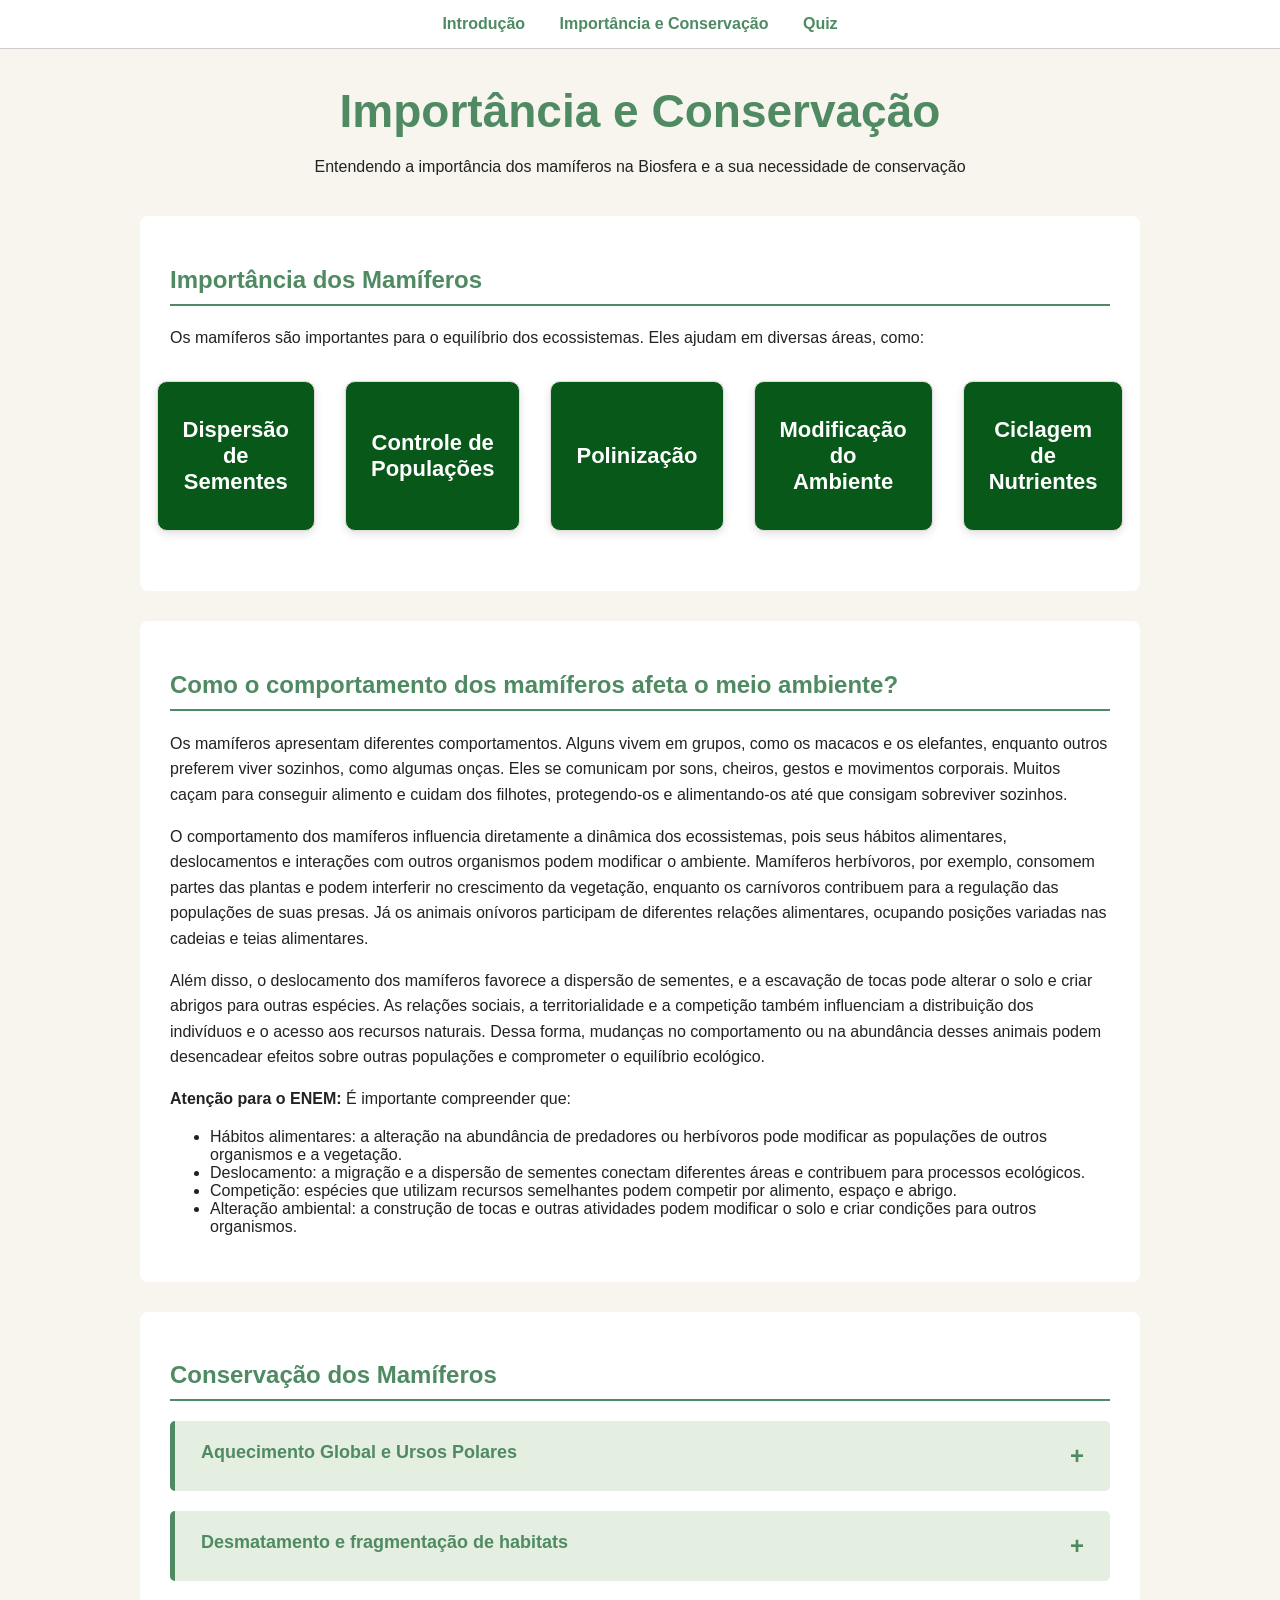
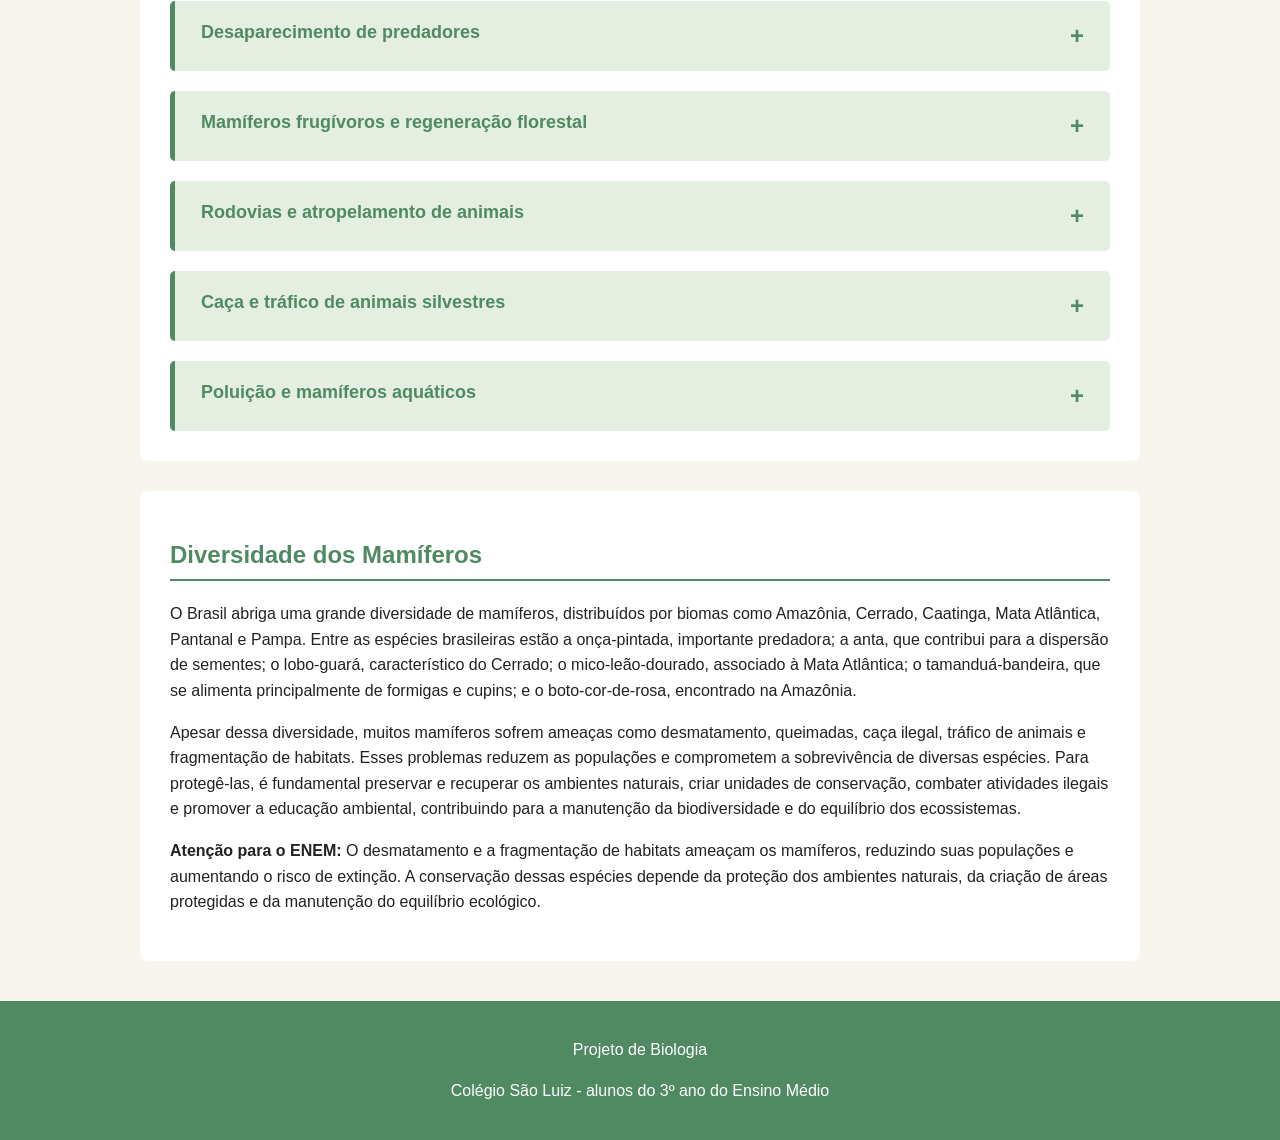
==== import.html @ 085379bf "Add files via upload" ====
<!DOCTYPE html>
<html lang="pt-br">

<head>
    <meta charset="UTF-8">
    <meta name="viewport" content="width=device-width, initial-scale=1.0">

    <title>Importância e Conservação | Mamíferos</title>

    <link rel="stylesheet" href="style.css">
</head>

<body>

    <!-- MENU -->
    <nav>
        <a href="index.html">Introdução</a>
        <a href="import.html">Importância e Conservação</a>
        <a href="quiz.html">Quiz</a>
    </nav>


    <!--CABEÇALHO-->

    <header>

        <h1>Importância e Conservação</h1>
        <p>Entendendo a importância dos mamíferos na Biosfera e a sua necessidade de conservação</p>

    </header>

    <main>

        <!-- IMPORTÂNCIA DOS MAMÍFEROS -->
        <section class="importancia">
        <h2>
            Importância dos Mamíferos
        </h2>

        <p>
            Os mamíferos são importantes para o equilíbrio dos ecossistemas.
            Eles ajudam em diversas áreas, como:
        </p>

        <div class="blocos-importancia">
            <button class="bloco-importancia" onclick="mostrarConteudo('dispersao')">
                <span>Dispersão de Sementes</span>
            </button>

            <button class="bloco-importancia" onclick="mostrarConteudo('controle')">
                <span>Controle de Populações</span>
            </button>
            
            <button class="bloco-importancia" onclick="mostrarConteudo('polinizacao')">
                <span>Polinização</span>
            </button>

            <button class="bloco-importancia" onclick="mostrarConteudo('modificacao')">
                <span>Modificação do Ambiente</span>
            </button>

            <button class="bloco-importancia" onclick="mostrarConteudo('ciclagem')">
                <span>Ciclagem de Nutrientes</span>
            </button>

        </div>

        <!-- CONTEÚDO BOTÕES -->
            <div id="dispersao" class="conteudo" style="display: none;">

                <h3>Dispersão de Sementes</h3>

                <p>
                    Os mamíferos frugívoros, que se alimentam de frutos, desempenham um papel
                    importante na regeneração das florestas. Ao ingerirem frutos, esses animais
                    podem transportar as sementes para outros locais, seja por meio do deslocamento
                    ou da eliminação nas fezes. Esse processo, chamado de dispersão de sementes,
                    contribui para a colonização de novas áreas, a manutenção da diversidade vegetal
                    e a recuperação de ambientes degradados.
                </p>

                <p>
                <strong>Atenção para o ENEM:</strong>
                A redução de mamíferos dispersores pode comprometer a regeneração florestal,
                pois diminui a chegada de sementes a novos locais. Esse fenômeno demonstra
                a interdependência entre animais e plantas e a importância das interações
                ecológicas para a manutenção da biodiversidade.
                </p>

                <img class="imagem-acordeao" src="imagens/dispersao.png" alt="Imagem de um pássaro dispersor de sementes">

            </div>

            <div id="controle" class="conteudo" style="display: none;">

                <h3>Controle de Populações</h3>

                <p>
                    Os mamíferos participam da regulação das populações de outros organismos
                    por meio das relações alimentares. Predadores, como a onça-pintada,
                    contribuem para controlar as populações de suas presas, enquanto herbívoros
                    influenciam a vegetação ao consumir folhas, frutos e outras partes das plantas.
                    Essas interações ajudam a manter o equilíbrio dinâmico dos ecossistemas e
                    influenciam a distribuição e a abundância das espécies.
                </p>

                <p>
                <strong>Atenção para o ENEM:</strong>
                A diminuição de um predador pode provocar o aumento de suas presas e alterar outros
                níveis da cadeia alimentar. Essas consequências podem se propagar pelo ecossistema,
                caracterizando uma cascata trófica. Entretanto, os efeitos dependem das espécies
                envolvidas e das características do ambiente.
                </p>

            </div>

            <div id="polinizacao" class="conteudo" style="display: none;">

                <h3>Polinização</h3>

                <p>
                    Embora seja frequentemente associada aos insetos, a polinização também pode
                    ser realizada por determinados mamíferos. Alguns morcegos, por exemplo,
                    alimentam-se do néctar das flores e transportam grãos de pólen entre elas.
                    Essa transferência favorece a fecundação das plantas e, em espécies vegetais
                    que dependem desse processo, contribui para a formação de frutos e sementes,
                    além de auxiliar na manutenção da diversidade vegetal.
                </p>

                <p>
                <strong>Atenção para o ENEM:</strong>
                A polinização é um exemplo de interação ecológica que pode beneficiar tanto a planta
                quanto o animal: a planta tem seu processo reprodutivo favorecido, enquanto o mamífero
                obtém alimento. Essa relação pode ser classificada como mutualismo quando ambas as
                espécies se beneficiam, especialmente em associações de dependência recíproca.
                </p>

                <img class="imagem-acordeao" src="imagens/polinizacao.png" alt="Imagem de uma abelha polinizando">

            </div>

            <div id="modificacao" class="conteudo" style="display: none;">

                <h3>Modificação do Ambiente</h3>

                <p>
                    Alguns mamíferos modificam fisicamente os ambientes em que vivem. Tatus e
                    outros animais escavadores, por exemplo, constroem tocas que alteram a
                    estrutura do solo e podem servir de abrigo para diferentes organismos.
                    Essas escavações também podem favorecer a infiltração de água e a movimentação
                    de nutrientes. Além disso, os resíduos e a decomposição dos organismos
                    contribuem para a ciclagem de nutrientes, processo essencial à manutenção da
                    fertilidade do solo e da produtividade dos ecossistemas.
                </p>

                <p>
                <strong>Atenção para o ENEM:</strong>
                As alterações provocadas pelos organismos no ambiente demonstram que os seres vivos
                não apenas dependem dos ecossistemas, mas também contribuem para modificá-los.
                Questões podem relacionar essas atividades à estrutura do solo, à disponibilidade
                de recursos e à criação de habitats para outras espécies.
                </p>

                <img class="imagem-acordeao" src="imagens/modificacao.png" alt="Imagem de um tatu cavando">

            </div>

            <div id="ciclagem" class="conteudo" style="display: none;">

                <h3>Ciclagem de Nutrientes</h3>

                <p>
                    Os mamíferos contribuem para a ciclagem de nutrientes ao participar da
                    decomposição indireta da matéria orgânica, da dispersão de sementes e da
                    transferência de nutrientes entre diferentes ambientes. Por meio das fezes
                    e da urina, eles devolvem nutrientes ao solo, onde podem ser reutilizados
                    pelas plantas e por outros organismos. Além disso, ao se alimentarem e se
                    deslocarem, podem transportar nutrientes de uma região para outra, contribuindo
                    para o funcionamento dos ecossistemas.
                </p>

                <p>
                <strong>Atenção para o ENEM:</strong>
                A ciclagem de nutrientes permite a reutilização da matéria nos ecossistemas e
                contribui para a manutenção da fertilidade do solo e do equilíbrio ecológico.
                </p>

            </div>

        </section>

        <!-- COMPORTAMENTO -->
        <section id="comportamento">

        <h2>
            Como o comportamento dos mamíferos afeta o meio ambiente?
        </h2>

            <p>
                Os mamíferos apresentam diferentes comportamentos. Alguns
                vivem em grupos, como os macacos e os elefantes, enquanto
                outros preferem viver sozinhos, como algumas onças. Eles
                se comunicam por sons, cheiros, gestos e movimentos corporais.
                Muitos caçam para conseguir alimento e cuidam dos filhotes,
                protegendo-os e alimentando-os até que consigam sobreviver
                sozinhos.
            </p>

            <p>
                O comportamento dos mamíferos influencia diretamente a
                dinâmica dos ecossistemas, pois seus hábitos alimentares,
                deslocamentos e interações com outros organismos podem
                modificar o ambiente. Mamíferos herbívoros, por exemplo,
                consomem partes das plantas e podem interferir no crescimento
                da vegetação, enquanto os carnívoros contribuem para a
                regulação das populações de suas presas. Já os animais
                onívoros participam de diferentes relações alimentares,
                ocupando posições variadas nas cadeias e teias alimentares.
            </p>

            <p>
                Além disso, o deslocamento dos mamíferos favorece a dispersão
                de sementes, e a escavação de tocas pode alterar o solo e criar
                abrigos para outras espécies. As relações sociais, a
                territorialidade e a competição também influenciam a distribuição
                dos indivíduos e o acesso aos recursos naturais. Dessa forma,
                mudanças no comportamento ou na abundância desses animais podem
                desencadear efeitos sobre outras populações e comprometer o
                equilíbrio ecológico.
            </p>

            <p>
                <strong>Atenção para o ENEM:</strong>
                É importante compreender que:
            </p>

            <ul>
                <li>
                    Hábitos alimentares: a alteração na abundância de predadores ou herbívoros pode modificar as populações de outros organismos e a vegetação.
                </li>
                <li>
                    Deslocamento: a migração e a dispersão de sementes conectam diferentes áreas e contribuem para processos ecológicos.
                </li>
                <li>
                    Competição: espécies que utilizam recursos semelhantes podem competir por alimento, espaço e abrigo.
                </li>
                <li>
                    Alteração ambiental: a construção de tocas e outras atividades podem modificar o solo e criar condições para outros organismos.
                </li>
            </ul>

        </section>

        <!-- CONSERVAÇÃO -->
        <section id="conservacao">

        <h2>
            Conservação dos Mamíferos
        </h2>

        <article class="acordeao">

            <button class="titulo-acordeao">
                Aquecimento Global e Ursos Polares
                <span>+</span>
            </button>

            <div class="conteudo-acordeao">

                <p>
                    O aumento da temperatura média global contribui para o derretimento
                    do gelo marinho do Ártico, reduzindo o habitat utilizado pelos ursos-
                    polares para caçar focas. Com menor acesso ao alimento, esses animais
                    podem enfrentar períodos mais longos de jejum e redução de sua
                    sobrevivência e reprodução.
                </p>

                <p>
                <strong>Atenção para o ENEM:</strong>
                A questão pode relacionar a emissão de gases de efeito estufa à perda de
                habitat e às alterações nas relações alimentares.
                </p>
                
                <img class="imagem-acordeao" src="imagens/ursopolar.png" alt="Imagem de um urso polar deslocado de seu habitat">

            </div>

        </article>

        <article class="acordeao">

            <button class="titulo-acordeao">
                Desmatamento e fragmentação de habitats
                <span>+</span>
            </button>

            <div class="conteudo-acordeao">

                <p>
                    A remoção da vegetação e a divisão de uma floresta em fragmentos
                    isolados reduzem os espaços disponíveis para alimentação, abrigo
                    e reprodução. Populações pequenas e isoladas ficam mais vulneráveis
                    a eventos ambientais, à endogamia e à perda de diversidade genética.
                </p>

                <p>
                <strong>Atenção para o ENEM:</strong>
                Atenção à diferença entre perda de habitat e fragmentação: esta última
                também dificulta o deslocamento e o fluxo gênico entre populações.
                </p>

                <img class="imagem-acordeao" src="imagens/desmatamento.png" alt="Imagem de desmatamento">

            </div>

        </article>

        <article class="acordeao">

            <button class="titulo-acordeao">
                Desaparecimento de predadores
                <span>+</span>
            </button>

            <div class="conteudo-acordeao">

                <p>
                    Quando grandes predadores diminuem, algumas populações de presas podem
                    aumentar e intensificar o consumo de determinados recursos. Isso pode
                    afetar a vegetação e outros organismos, provocando efeitos em diferentes
                    níveis da teia alimentar.
                </p>

                <p>
                <strong>Atenção para o ENEM:</strong>
                O conceito central é a cascata trófica: uma alteração no nível dos predadores
                pode repercutir em outros níveis da cadeia alimentar.
                </p>

            </div>

        </article>

        <article class="acordeao">

            <button class="titulo-acordeao">
                Mamíferos frugívoros e regeneração florestal
                <span>+</span>
            </button>

            <div class="conteudo-acordeao">

                <p>
                    Antas, primatas e outros mamíferos que consomem frutos podem
                    transportar sementes para longe da planta-mãe. A redução desses
                    animais pode limitar a dispersão de certas espécies vegetais e
                    modificar a composição e a regeneração da floresta.
                </p>

                <p>
                <strong>Atenção para o ENEM:</strong>
                A extinção local de um animal pode afetar plantas e outros organismos,
                demonstrando a interdependência entre as espécies.
                </p>

                <img class="imagem-acordeao" src="imagens/frugivoro.png" alt="Imagem de uma animal frugívoro">

            </div>

        </article>

        <article class="acordeao">

            <button class="titulo-acordeao">
                Rodovias e atropelamento de animais
                <span>+</span>
            </button>

            <div class="conteudo-acordeao">

                <p>
                    Rodovias atravessando ambientes naturais podem causar mortalidade por
                    atropelamento e dificultar o deslocamento de mamíferos. A separação de
                    populações pode reduzir o fluxo gênico e aumentar o isolamento,
                    especialmente quando existem poucas rotas alternativas.
                </p>

                <p>
                <strong>Atenção para o ENEM:</strong>
                Passagens de fauna, cercas direcionadoras e planejamento territorial
                podem reduzir impactos, desde que sejam adequados às espécies presentes.
                </p>

                <img class="imagem-acordeao" src="imagens/atropelado.png" alt="Imagem de um tamanduá atropelado">

            </div>

        </article>

        <article class="acordeao">

            <button class="titulo-acordeao">
                Caça e tráfico de animais silvestres
                <span>+</span>
            </button>

            <div class="conteudo-acordeao">

                <p>
                    A retirada de indivíduos da natureza pode diminuir populações e comprometer a
                    reprodução. Quando espécies que dispersam sementes ou controlam outras populações
                    se tornam raras, os efeitos podem ultrapassar a própria espécie explorada.
                </p>

                <p>
                <strong>Atenção para o ENEM:</strong>
                A conservação envolve fiscalização, combate ao comércio ilegal, proteção de habitats
                e ações de educação ambiental.
                </p>

                <img class="imagem-acordeao" src="imagens/trafico.png" alt="Imagem de pássaros sendo traficados">

            </div>

        </article>

        <article class="acordeao">

            <button class="titulo-acordeao">
                Poluição e mamíferos aquáticos
                <span>+</span>
            </button>

            <div class="conteudo-acordeao">

                <p>
                    Resíduos, substâncias tóxicas e poluentes lançados nos ambientes aquáticos
                    podem afetar golfinhos, botos e outros mamíferos. Algumas substâncias
                    persistentes acumulam-se nos organismos e podem atingir concentrações
                    maiores nos níveis tróficos mais elevados.
                </p>

                <p>
                <strong>Atenção para o ENEM:</strong>
                Diferencie bioacumulação, que ocorre no organismo ao longo do tempo,
                de biomagnificação, que corresponde ao aumento da concentração de certos
                contaminantes ao longo da cadeia alimentar.
                </p>

                <img class="imagem-acordeao" src="imagens/foca.png" alt="Imagem de uma foca vítima da poluição marítima">

            </div>

        </article>
        </section>

        <!-- DIVERSIDADE -->
        <section id="diversidade">

        <h2>
            Diversidade dos Mamíferos
        </h2>

            <p>
                O Brasil abriga uma grande diversidade de mamíferos, distribuídos por
                biomas como Amazônia, Cerrado, Caatinga, Mata Atlântica, Pantanal e Pampa.
                Entre as espécies brasileiras estão a onça-pintada, importante predadora;
                a anta, que contribui para a dispersão de sementes; o lobo-guará, característico
                do Cerrado; o mico-leão-dourado, associado à Mata Atlântica; o tamanduá-bandeira,
                que se alimenta principalmente de formigas e cupins; e o boto-cor-de-rosa,
                encontrado na Amazônia.
            </p>

            <p>
                Apesar dessa diversidade, muitos mamíferos sofrem ameaças como desmatamento,
                queimadas, caça ilegal, tráfico de animais e fragmentação de habitats. Esses
                problemas reduzem as populações e comprometem a sobrevivência de diversas
                espécies. Para protegê-las, é fundamental preservar e recuperar os ambientes
                naturais, criar unidades de conservação, combater atividades ilegais e promover
                a educação ambiental, contribuindo para a manutenção da biodiversidade e do
                equilíbrio dos ecossistemas.
            </p>

            <p>
                <strong>Atenção para o ENEM:</strong>
                O desmatamento e a fragmentação de habitats ameaçam os mamíferos, reduzindo
                suas populações e aumentando o risco de extinção. A conservação dessas espécies
                depende da proteção dos ambientes naturais, da criação de áreas protegidas e da
                manutenção do equilíbrio ecológico.
            </p>

        </section>
    </main>

<footer>
        <p>Projeto de Biologia</p>
        <p>Colégio São Luiz  - alunos do 3º ano do Ensino Médio</p>
    </footer>

    <script src="script.js"></script>

</body>

</html>
---- style.css ----
:root {
    --primary-color: #4F8A63;
    --accent-color: #1F4D3A;
    --bg-light: #F7F5ED;
    --bg-card: #E4EFE1;
    --text-dark: #222;
    --border-radius: 5px;
    --transition-fast: 0.3s;
}

html {
    scroll-behavior: smooth;
}

body {
    margin: 0;
    font-family: Arial, sans-serif;
    background-color: var(--bg-light);
    color: var(--text-dark);
}

p {
    line-height: 1.6;
}

/*PADRONIZAÇÃO DE CORES E TEXTOS*/
header .bloco-quadrante span {
    color: #777;
}

header, nav {
    text-align: center;
}

header h1, section h2, article h3, .titulo-acordeao, .bloco-quadrante h2, .bloco-quadrante h3, 
.conteudo h3, #progresso, #alternativas button {
    color: var(--primary-color);
}

header {
    background-color: var(--bg-light);
    padding: 35px 20px 10px;
}

header h1 {
    margin: 0;
    font-size: 46px;
}

nav {
    background-color: white;
    padding: 15px;
    border-bottom: 1px solid #ccc;
    position: sticky;
    top: 0;
    z-index: 1000;
}

nav a {
    color: var(--primary-color);
    text-decoration: none;
    margin: 0 15px;
    font-weight: bold;
}

nav a:hover {
    background-color: rgb(235, 233, 233);
    border-radius: 10px;
}

#menu-inicio{
    width: 25px;
    text-align: center;
  }

main {
    width: 85%;
    max-width: 1000px;
    margin: auto;
}

section {
    background-color: white;
    margin: 10px 0 30px;
    padding: 30px;
    border-radius: 8px;
}

section h2 {
    border-bottom: 2px solid var(--primary-color);
    padding-bottom: 10px;
}

article {
    background-color: var(--bg-card);
    padding: 20px;
    margin-top: 20px;
    border-left: 5px solid var(--primary-color);
    border-radius: var(--border-radius);
}

.conteudo{
    background-color: var(--bg-card);
    padding: 20px;
    margin-top: 20px;
    border-radius: var(--border-radius);
}

article h3, .conteudo h3 {
    margin-top: 0;
}

.destaque-inicio {
    max-width: 1000px;
    margin: 25px auto 0;
    display: flex;
    align-items: center;
    gap: 35px;
}

.imagem-resumo {
    width: 800px;
    height: auto;
    border-radius: 8px;
}

/* Acordeão */
.titulo-acordeao {
    width: 100%;
    background: transparent;
    border: none;
    font-size: 18px;
    font-weight: bold;
    cursor: pointer;
    display: flex;
    justify-content: space-between;
}

.titulo-acordeao span { font-size: 24px; }
.conteudo-acordeao {
    max-width: 1000px;
    margin: 25px auto 0;
    display: none;
    align-items: center;
    gap: 35px;
}

.imagem-acordeao { 
    width: 500px;
    height: auto;
    border-radius: 8px;
    margin-left: 10px;
}

/* Blocos */
.blocos-importancia {
    display: flex;
    align-items: center;
    justify-content: center;
    gap: 30px;
    margin: 30px 0;
}

.bloco-importancia {
    width: 280px;
    min-height: 150px;
    background-color: #08581a;
    border: 1px solid #ddd;
    border-radius: 10px;
    padding: 25px;
    cursor: pointer;
    box-shadow: 0 3px 8px rgba(0, 0, 0, 0.12);
    transition: var(--transition-fast);
}

.bloco-importancia:hover {
    transform: translateY(-5px);
}

.bloco-importancia { margin-top: 0; font-size: 22px; color: white; font-weight: bold; }
.bloco-importancia p { font-size: 16px; }
.conteudo { display: none; border-left: 5px solid #08581a; }
.conteudo h3 { color: #08581a; }

/*COMPONENTE DO QUIZ E RODAPÉ*/
#quiz-container { margin-top: 20px; }
#progresso { font-weight: bold; }

#alternativas {
    display: flex;
    flex-direction: column;
    gap: 10px;
    margin: 20px 0;
}

#alternativas button {
    padding: 12px;
    border: 1px solid var(--primary-color);
    border-radius: 6px;
    background-color: white;
    cursor: pointer;
    text-align: left;
    font-size: 16px;
}

#alternativas button:hover { background-color: #e8edf2; }

#alternativas button.correta {
    background-color: #d4edda;
    border-color: #2e7d32;
    color: #1b5e20;
}

#alternativas button.errada {
    background-color: #f8d7da;
    border-color: #c62828;
    color: #8e0000;
}

#alternativas button:disabled { cursor: default; }

#feedback {
    margin-top: 15px;
    padding: 12px;
    background-color: var(--bg-light);
    border-radius: var(--border-radius);
    font-weight: bold;
}

#proxima, #refazer {
    background-color: var(--primary-color);
    color: white;
    border: none;
    padding: 12px 20px;
    border-radius: 6px;
    cursor: pointer;
}

#proxima { display: none; }
#refazer { font-weight: bold; }
#proxima:hover, #refazer:hover { background-color: var(--accent-color); }

footer {
    background-color: var(--primary-color);
    color: white;
    text-align: center;
    padding: 20px;
    margin-top: 40px;
}
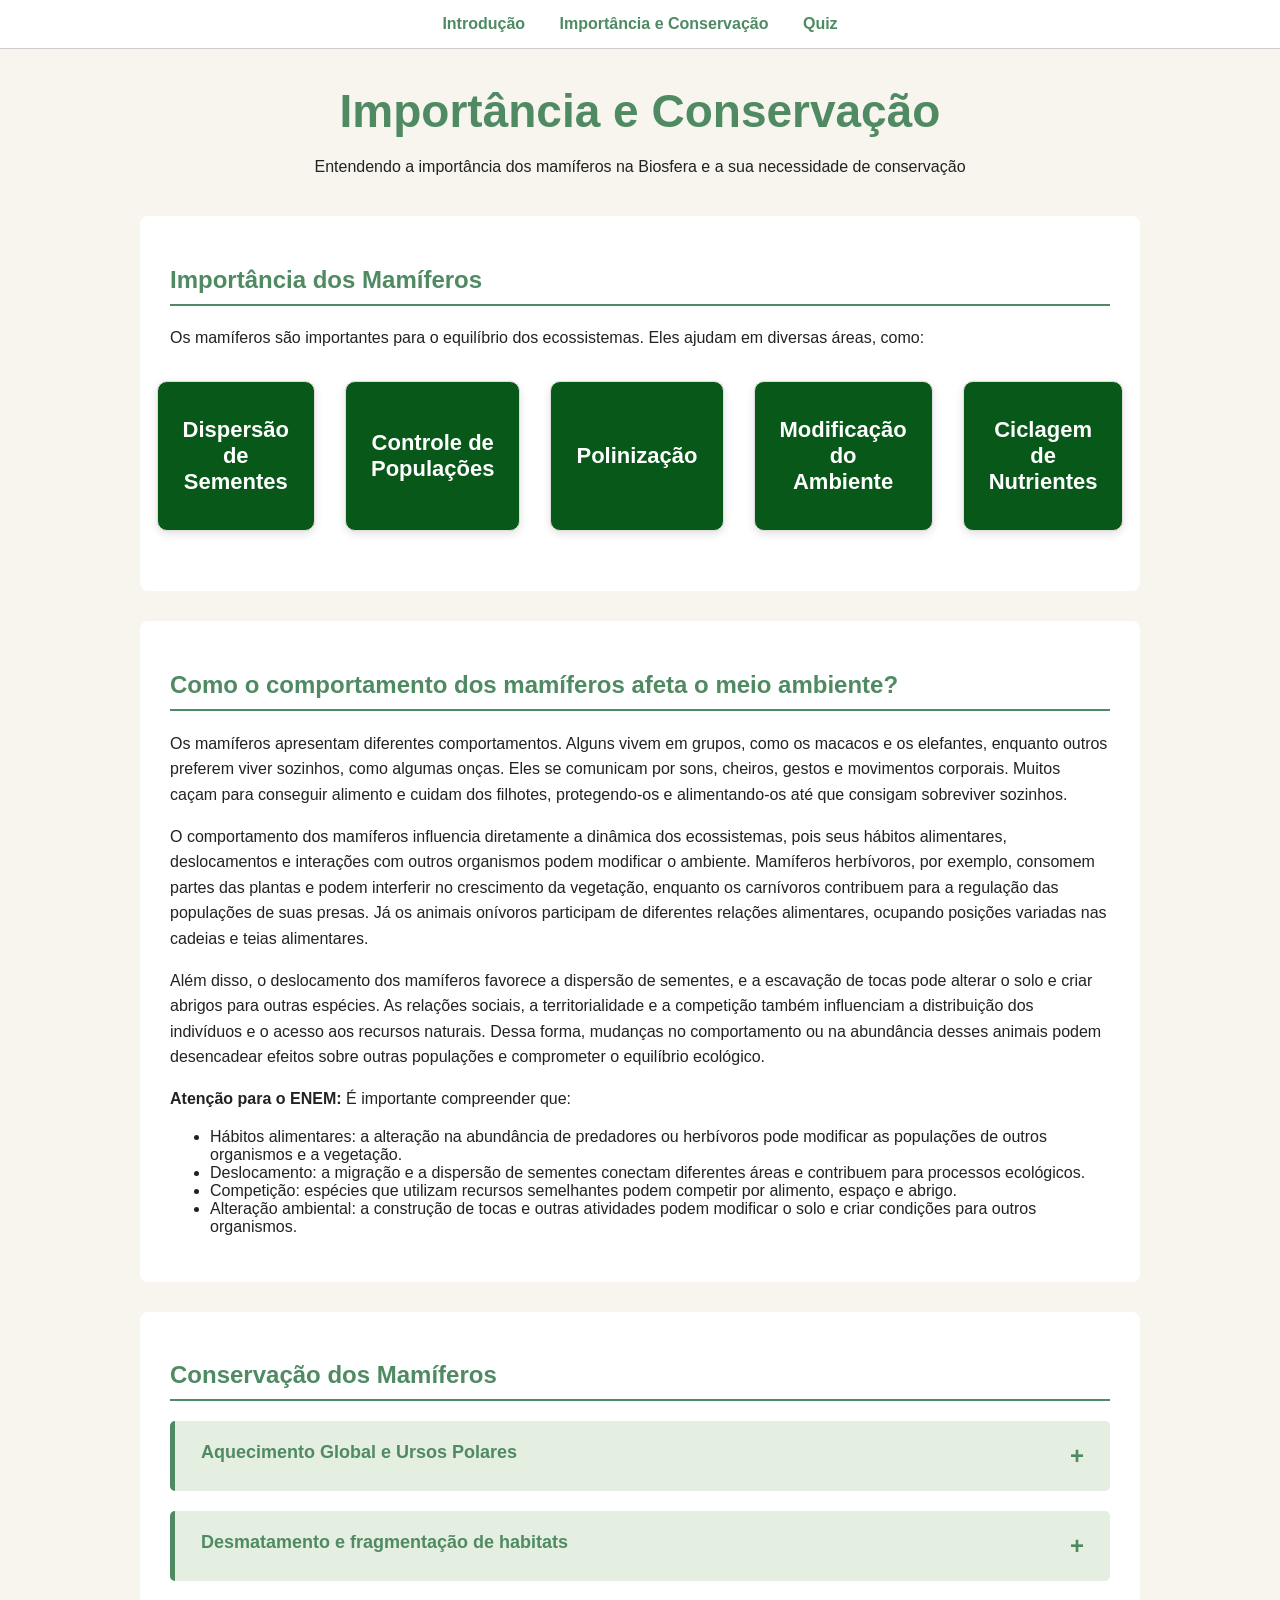
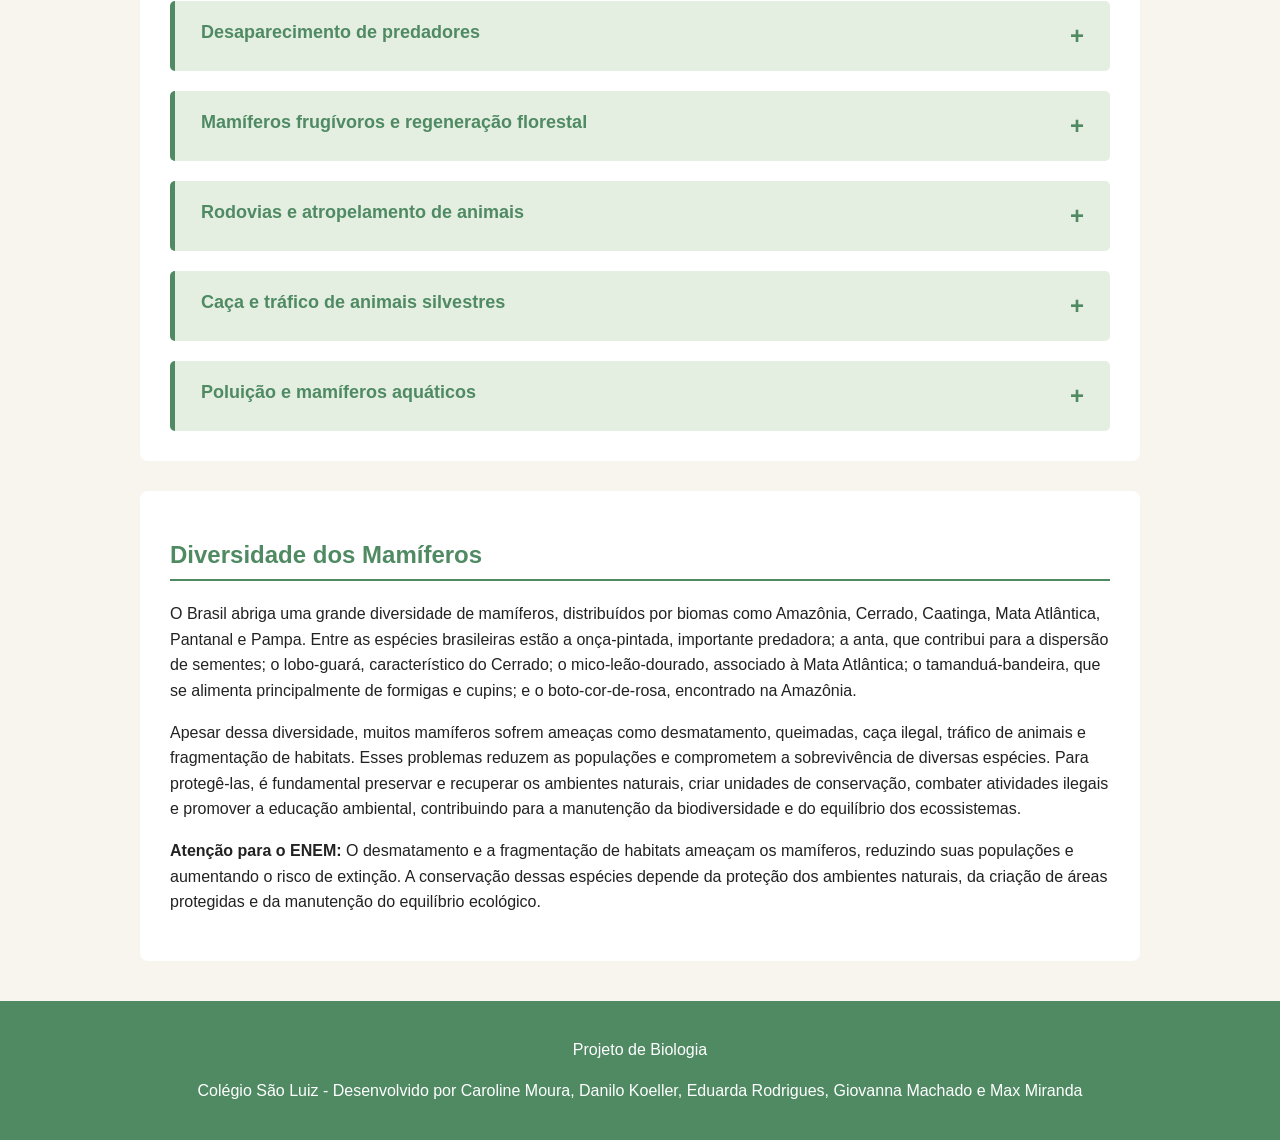
==== commit be68a082: "Update import.html" ====
--- a/import.html
+++ b/import.html
@@ -494,11 +494,11 @@
 
 <footer>
         <p>Projeto de Biologia</p>
-        <p>Colégio São Luiz  - alunos do 3º ano do Ensino Médio</p>
+        <p>Colégio São Luiz  - Desenvolvido por Caroline Moura, Danilo Koeller, Eduarda Rodrigues, Giovanna Machado e Max Miranda</p>
     </footer>
 
     <script src="script.js"></script>
 
 </body>
 
-</html>+</html>
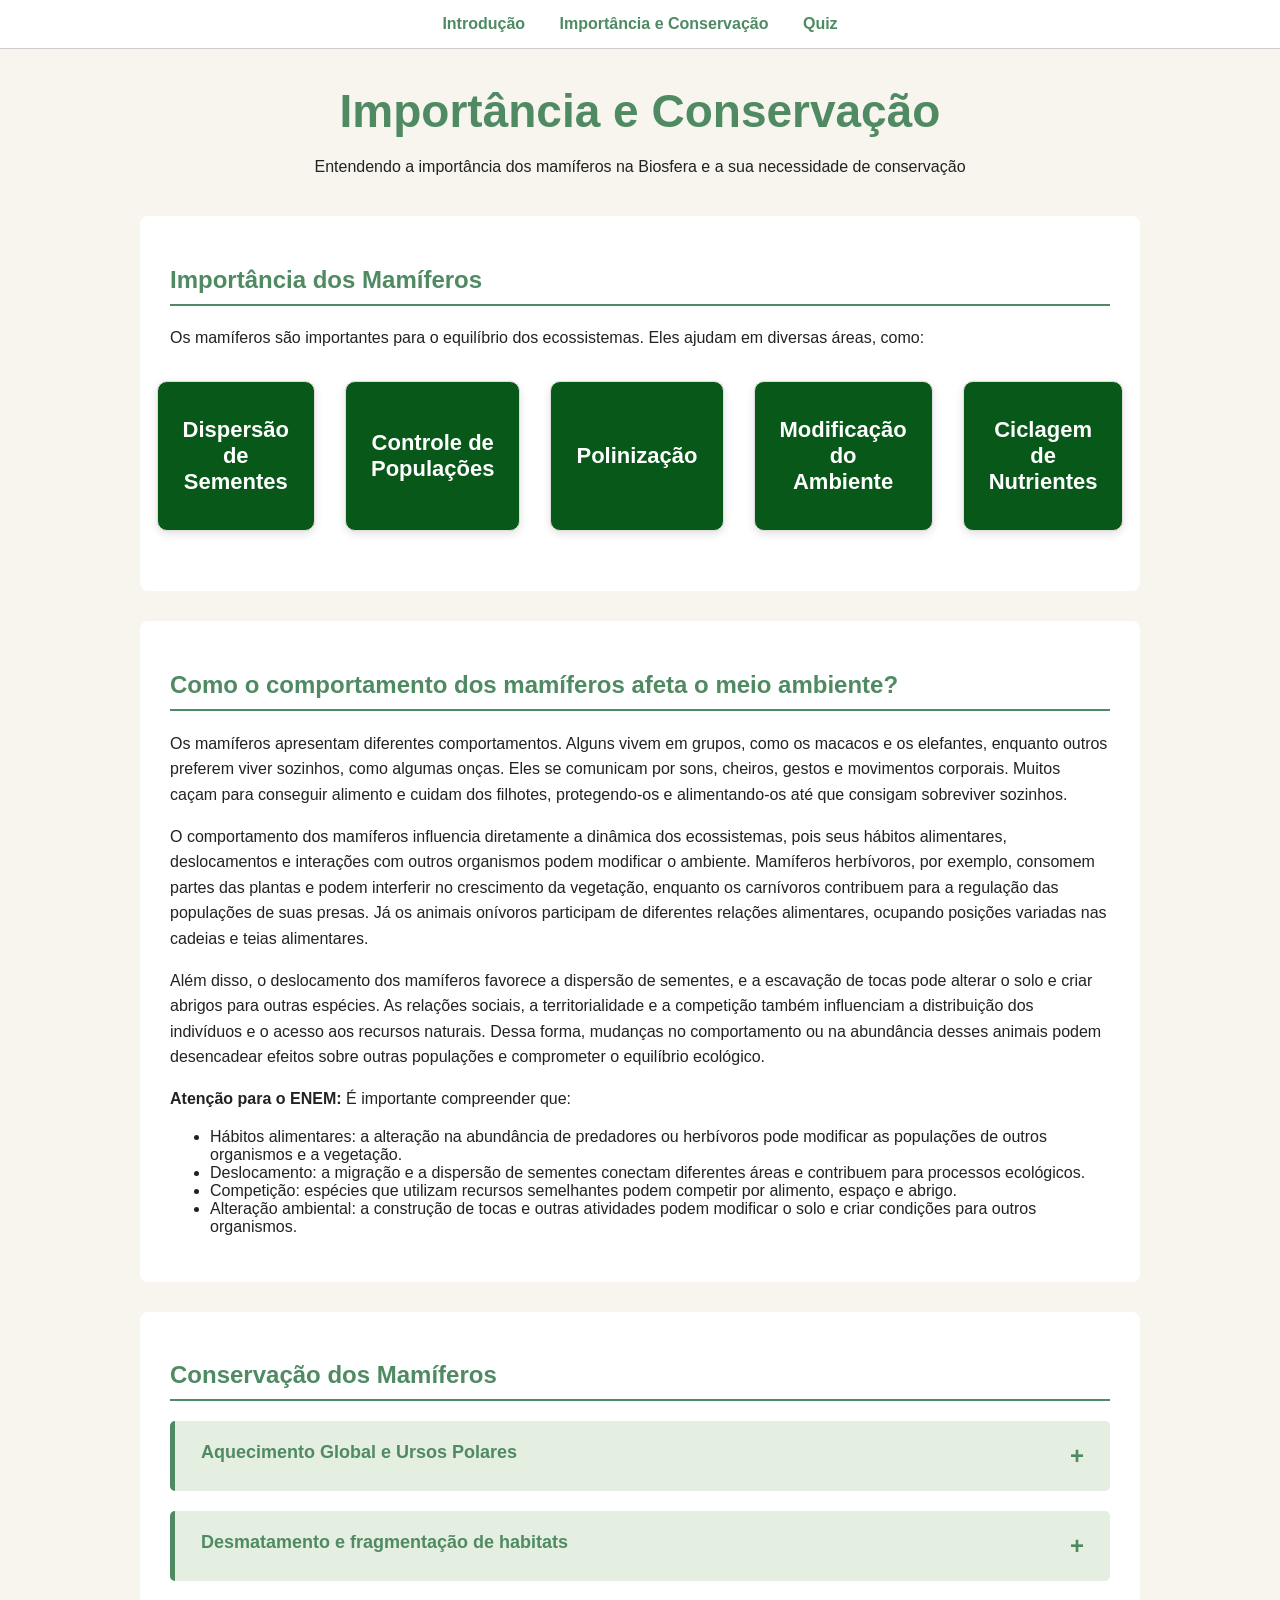
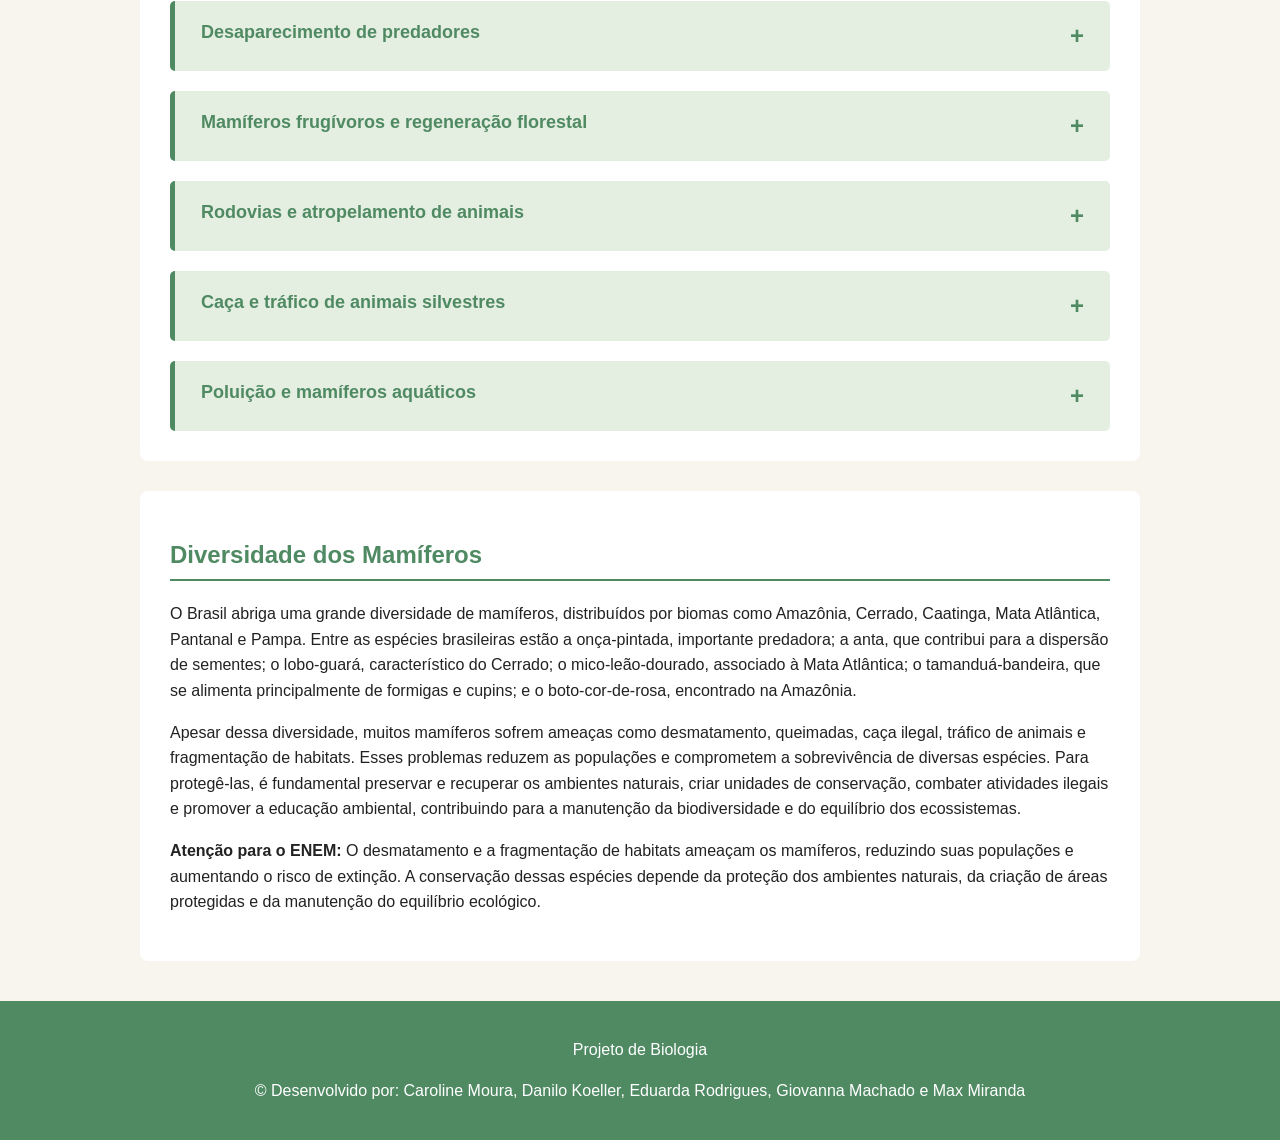
==== commit d5d3fcb7: "Create import.html for mammal conservation content This HTML file outlines the importance and conser" ====
--- a/import.html
+++ b/import.html
@@ -1,504 +1,504 @@
-<!DOCTYPE html>
-<html lang="pt-br">
-
-<head>
-    <meta charset="UTF-8">
-    <meta name="viewport" content="width=device-width, initial-scale=1.0">
-
-    <title>Importância e Conservação | Mamíferos</title>
-
-    <link rel="stylesheet" href="style.css">
-</head>
-
-<body>
-
-    <!-- MENU -->
-    <nav>
-        <a href="index.html">Introdução</a>
-        <a href="import.html">Importância e Conservação</a>
-        <a href="quiz.html">Quiz</a>
-    </nav>
-
-
-    <!--CABEÇALHO-->
-
-    <header>
-
-        <h1>Importância e Conservação</h1>
-        <p>Entendendo a importância dos mamíferos na Biosfera e a sua necessidade de conservação</p>
-
-    </header>
-
-    <main>
-
-        <!-- IMPORTÂNCIA DOS MAMÍFEROS -->
-        <section class="importancia">
-        <h2>
-            Importância dos Mamíferos
-        </h2>
-
-        <p>
-            Os mamíferos são importantes para o equilíbrio dos ecossistemas.
-            Eles ajudam em diversas áreas, como:
-        </p>
-
-        <div class="blocos-importancia">
-            <button class="bloco-importancia" onclick="mostrarConteudo('dispersao')">
-                <span>Dispersão de Sementes</span>
-            </button>
-
-            <button class="bloco-importancia" onclick="mostrarConteudo('controle')">
-                <span>Controle de Populações</span>
-            </button>
-            
-            <button class="bloco-importancia" onclick="mostrarConteudo('polinizacao')">
-                <span>Polinização</span>
-            </button>
-
-            <button class="bloco-importancia" onclick="mostrarConteudo('modificacao')">
-                <span>Modificação do Ambiente</span>
-            </button>
-
-            <button class="bloco-importancia" onclick="mostrarConteudo('ciclagem')">
-                <span>Ciclagem de Nutrientes</span>
-            </button>
-
-        </div>
-
-        <!-- CONTEÚDO BOTÕES -->
-            <div id="dispersao" class="conteudo" style="display: none;">
-
-                <h3>Dispersão de Sementes</h3>
-
-                <p>
-                    Os mamíferos frugívoros, que se alimentam de frutos, desempenham um papel
-                    importante na regeneração das florestas. Ao ingerirem frutos, esses animais
-                    podem transportar as sementes para outros locais, seja por meio do deslocamento
-                    ou da eliminação nas fezes. Esse processo, chamado de dispersão de sementes,
-                    contribui para a colonização de novas áreas, a manutenção da diversidade vegetal
-                    e a recuperação de ambientes degradados.
-                </p>
-
-                <p>
-                <strong>Atenção para o ENEM:</strong>
-                A redução de mamíferos dispersores pode comprometer a regeneração florestal,
-                pois diminui a chegada de sementes a novos locais. Esse fenômeno demonstra
-                a interdependência entre animais e plantas e a importância das interações
-                ecológicas para a manutenção da biodiversidade.
-                </p>
-
-                <img class="imagem-acordeao" src="imagens/dispersao.png" alt="Imagem de um pássaro dispersor de sementes">
-
-            </div>
-
-            <div id="controle" class="conteudo" style="display: none;">
-
-                <h3>Controle de Populações</h3>
-
-                <p>
-                    Os mamíferos participam da regulação das populações de outros organismos
-                    por meio das relações alimentares. Predadores, como a onça-pintada,
-                    contribuem para controlar as populações de suas presas, enquanto herbívoros
-                    influenciam a vegetação ao consumir folhas, frutos e outras partes das plantas.
-                    Essas interações ajudam a manter o equilíbrio dinâmico dos ecossistemas e
-                    influenciam a distribuição e a abundância das espécies.
-                </p>
-
-                <p>
-                <strong>Atenção para o ENEM:</strong>
-                A diminuição de um predador pode provocar o aumento de suas presas e alterar outros
-                níveis da cadeia alimentar. Essas consequências podem se propagar pelo ecossistema,
-                caracterizando uma cascata trófica. Entretanto, os efeitos dependem das espécies
-                envolvidas e das características do ambiente.
-                </p>
-
-            </div>
-
-            <div id="polinizacao" class="conteudo" style="display: none;">
-
-                <h3>Polinização</h3>
-
-                <p>
-                    Embora seja frequentemente associada aos insetos, a polinização também pode
-                    ser realizada por determinados mamíferos. Alguns morcegos, por exemplo,
-                    alimentam-se do néctar das flores e transportam grãos de pólen entre elas.
-                    Essa transferência favorece a fecundação das plantas e, em espécies vegetais
-                    que dependem desse processo, contribui para a formação de frutos e sementes,
-                    além de auxiliar na manutenção da diversidade vegetal.
-                </p>
-
-                <p>
-                <strong>Atenção para o ENEM:</strong>
-                A polinização é um exemplo de interação ecológica que pode beneficiar tanto a planta
-                quanto o animal: a planta tem seu processo reprodutivo favorecido, enquanto o mamífero
-                obtém alimento. Essa relação pode ser classificada como mutualismo quando ambas as
-                espécies se beneficiam, especialmente em associações de dependência recíproca.
-                </p>
-
-                <img class="imagem-acordeao" src="imagens/polinizacao.png" alt="Imagem de uma abelha polinizando">
-
-            </div>
-
-            <div id="modificacao" class="conteudo" style="display: none;">
-
-                <h3>Modificação do Ambiente</h3>
-
-                <p>
-                    Alguns mamíferos modificam fisicamente os ambientes em que vivem. Tatus e
-                    outros animais escavadores, por exemplo, constroem tocas que alteram a
-                    estrutura do solo e podem servir de abrigo para diferentes organismos.
-                    Essas escavações também podem favorecer a infiltração de água e a movimentação
-                    de nutrientes. Além disso, os resíduos e a decomposição dos organismos
-                    contribuem para a ciclagem de nutrientes, processo essencial à manutenção da
-                    fertilidade do solo e da produtividade dos ecossistemas.
-                </p>
-
-                <p>
-                <strong>Atenção para o ENEM:</strong>
-                As alterações provocadas pelos organismos no ambiente demonstram que os seres vivos
-                não apenas dependem dos ecossistemas, mas também contribuem para modificá-los.
-                Questões podem relacionar essas atividades à estrutura do solo, à disponibilidade
-                de recursos e à criação de habitats para outras espécies.
-                </p>
-
-                <img class="imagem-acordeao" src="imagens/modificacao.png" alt="Imagem de um tatu cavando">
-
-            </div>
-
-            <div id="ciclagem" class="conteudo" style="display: none;">
-
-                <h3>Ciclagem de Nutrientes</h3>
-
-                <p>
-                    Os mamíferos contribuem para a ciclagem de nutrientes ao participar da
-                    decomposição indireta da matéria orgânica, da dispersão de sementes e da
-                    transferência de nutrientes entre diferentes ambientes. Por meio das fezes
-                    e da urina, eles devolvem nutrientes ao solo, onde podem ser reutilizados
-                    pelas plantas e por outros organismos. Além disso, ao se alimentarem e se
-                    deslocarem, podem transportar nutrientes de uma região para outra, contribuindo
-                    para o funcionamento dos ecossistemas.
-                </p>
-
-                <p>
-                <strong>Atenção para o ENEM:</strong>
-                A ciclagem de nutrientes permite a reutilização da matéria nos ecossistemas e
-                contribui para a manutenção da fertilidade do solo e do equilíbrio ecológico.
-                </p>
-
-            </div>
-
-        </section>
-
-        <!-- COMPORTAMENTO -->
-        <section id="comportamento">
-
-        <h2>
-            Como o comportamento dos mamíferos afeta o meio ambiente?
-        </h2>
-
-            <p>
-                Os mamíferos apresentam diferentes comportamentos. Alguns
-                vivem em grupos, como os macacos e os elefantes, enquanto
-                outros preferem viver sozinhos, como algumas onças. Eles
-                se comunicam por sons, cheiros, gestos e movimentos corporais.
-                Muitos caçam para conseguir alimento e cuidam dos filhotes,
-                protegendo-os e alimentando-os até que consigam sobreviver
-                sozinhos.
-            </p>
-
-            <p>
-                O comportamento dos mamíferos influencia diretamente a
-                dinâmica dos ecossistemas, pois seus hábitos alimentares,
-                deslocamentos e interações com outros organismos podem
-                modificar o ambiente. Mamíferos herbívoros, por exemplo,
-                consomem partes das plantas e podem interferir no crescimento
-                da vegetação, enquanto os carnívoros contribuem para a
-                regulação das populações de suas presas. Já os animais
-                onívoros participam de diferentes relações alimentares,
-                ocupando posições variadas nas cadeias e teias alimentares.
-            </p>
-
-            <p>
-                Além disso, o deslocamento dos mamíferos favorece a dispersão
-                de sementes, e a escavação de tocas pode alterar o solo e criar
-                abrigos para outras espécies. As relações sociais, a
-                territorialidade e a competição também influenciam a distribuição
-                dos indivíduos e o acesso aos recursos naturais. Dessa forma,
-                mudanças no comportamento ou na abundância desses animais podem
-                desencadear efeitos sobre outras populações e comprometer o
-                equilíbrio ecológico.
-            </p>
-
-            <p>
-                <strong>Atenção para o ENEM:</strong>
-                É importante compreender que:
-            </p>
-
-            <ul>
-                <li>
-                    Hábitos alimentares: a alteração na abundância de predadores ou herbívoros pode modificar as populações de outros organismos e a vegetação.
-                </li>
-                <li>
-                    Deslocamento: a migração e a dispersão de sementes conectam diferentes áreas e contribuem para processos ecológicos.
-                </li>
-                <li>
-                    Competição: espécies que utilizam recursos semelhantes podem competir por alimento, espaço e abrigo.
-                </li>
-                <li>
-                    Alteração ambiental: a construção de tocas e outras atividades podem modificar o solo e criar condições para outros organismos.
-                </li>
-            </ul>
-
-        </section>
-
-        <!-- CONSERVAÇÃO -->
-        <section id="conservacao">
-
-        <h2>
-            Conservação dos Mamíferos
-        </h2>
-
-        <article class="acordeao">
-
-            <button class="titulo-acordeao">
-                Aquecimento Global e Ursos Polares
-                <span>+</span>
-            </button>
-
-            <div class="conteudo-acordeao">
-
-                <p>
-                    O aumento da temperatura média global contribui para o derretimento
-                    do gelo marinho do Ártico, reduzindo o habitat utilizado pelos ursos-
-                    polares para caçar focas. Com menor acesso ao alimento, esses animais
-                    podem enfrentar períodos mais longos de jejum e redução de sua
-                    sobrevivência e reprodução.
-                </p>
-
-                <p>
-                <strong>Atenção para o ENEM:</strong>
-                A questão pode relacionar a emissão de gases de efeito estufa à perda de
-                habitat e às alterações nas relações alimentares.
-                </p>
-                
-                <img class="imagem-acordeao" src="imagens/ursopolar.png" alt="Imagem de um urso polar deslocado de seu habitat">
-
-            </div>
-
-        </article>
-
-        <article class="acordeao">
-
-            <button class="titulo-acordeao">
-                Desmatamento e fragmentação de habitats
-                <span>+</span>
-            </button>
-
-            <div class="conteudo-acordeao">
-
-                <p>
-                    A remoção da vegetação e a divisão de uma floresta em fragmentos
-                    isolados reduzem os espaços disponíveis para alimentação, abrigo
-                    e reprodução. Populações pequenas e isoladas ficam mais vulneráveis
-                    a eventos ambientais, à endogamia e à perda de diversidade genética.
-                </p>
-
-                <p>
-                <strong>Atenção para o ENEM:</strong>
-                Atenção à diferença entre perda de habitat e fragmentação: esta última
-                também dificulta o deslocamento e o fluxo gênico entre populações.
-                </p>
-
-                <img class="imagem-acordeao" src="imagens/desmatamento.png" alt="Imagem de desmatamento">
-
-            </div>
-
-        </article>
-
-        <article class="acordeao">
-
-            <button class="titulo-acordeao">
-                Desaparecimento de predadores
-                <span>+</span>
-            </button>
-
-            <div class="conteudo-acordeao">
-
-                <p>
-                    Quando grandes predadores diminuem, algumas populações de presas podem
-                    aumentar e intensificar o consumo de determinados recursos. Isso pode
-                    afetar a vegetação e outros organismos, provocando efeitos em diferentes
-                    níveis da teia alimentar.
-                </p>
-
-                <p>
-                <strong>Atenção para o ENEM:</strong>
-                O conceito central é a cascata trófica: uma alteração no nível dos predadores
-                pode repercutir em outros níveis da cadeia alimentar.
-                </p>
-
-            </div>
-
-        </article>
-
-        <article class="acordeao">
-
-            <button class="titulo-acordeao">
-                Mamíferos frugívoros e regeneração florestal
-                <span>+</span>
-            </button>
-
-            <div class="conteudo-acordeao">
-
-                <p>
-                    Antas, primatas e outros mamíferos que consomem frutos podem
-                    transportar sementes para longe da planta-mãe. A redução desses
-                    animais pode limitar a dispersão de certas espécies vegetais e
-                    modificar a composição e a regeneração da floresta.
-                </p>
-
-                <p>
-                <strong>Atenção para o ENEM:</strong>
-                A extinção local de um animal pode afetar plantas e outros organismos,
-                demonstrando a interdependência entre as espécies.
-                </p>
-
-                <img class="imagem-acordeao" src="imagens/frugivoro.png" alt="Imagem de uma animal frugívoro">
-
-            </div>
-
-        </article>
-
-        <article class="acordeao">
-
-            <button class="titulo-acordeao">
-                Rodovias e atropelamento de animais
-                <span>+</span>
-            </button>
-
-            <div class="conteudo-acordeao">
-
-                <p>
-                    Rodovias atravessando ambientes naturais podem causar mortalidade por
-                    atropelamento e dificultar o deslocamento de mamíferos. A separação de
-                    populações pode reduzir o fluxo gênico e aumentar o isolamento,
-                    especialmente quando existem poucas rotas alternativas.
-                </p>
-
-                <p>
-                <strong>Atenção para o ENEM:</strong>
-                Passagens de fauna, cercas direcionadoras e planejamento territorial
-                podem reduzir impactos, desde que sejam adequados às espécies presentes.
-                </p>
-
-                <img class="imagem-acordeao" src="imagens/atropelado.png" alt="Imagem de um tamanduá atropelado">
-
-            </div>
-
-        </article>
-
-        <article class="acordeao">
-
-            <button class="titulo-acordeao">
-                Caça e tráfico de animais silvestres
-                <span>+</span>
-            </button>
-
-            <div class="conteudo-acordeao">
-
-                <p>
-                    A retirada de indivíduos da natureza pode diminuir populações e comprometer a
-                    reprodução. Quando espécies que dispersam sementes ou controlam outras populações
-                    se tornam raras, os efeitos podem ultrapassar a própria espécie explorada.
-                </p>
-
-                <p>
-                <strong>Atenção para o ENEM:</strong>
-                A conservação envolve fiscalização, combate ao comércio ilegal, proteção de habitats
-                e ações de educação ambiental.
-                </p>
-
-                <img class="imagem-acordeao" src="imagens/trafico.png" alt="Imagem de pássaros sendo traficados">
-
-            </div>
-
-        </article>
-
-        <article class="acordeao">
-
-            <button class="titulo-acordeao">
-                Poluição e mamíferos aquáticos
-                <span>+</span>
-            </button>
-
-            <div class="conteudo-acordeao">
-
-                <p>
-                    Resíduos, substâncias tóxicas e poluentes lançados nos ambientes aquáticos
-                    podem afetar golfinhos, botos e outros mamíferos. Algumas substâncias
-                    persistentes acumulam-se nos organismos e podem atingir concentrações
-                    maiores nos níveis tróficos mais elevados.
-                </p>
-
-                <p>
-                <strong>Atenção para o ENEM:</strong>
-                Diferencie bioacumulação, que ocorre no organismo ao longo do tempo,
-                de biomagnificação, que corresponde ao aumento da concentração de certos
-                contaminantes ao longo da cadeia alimentar.
-                </p>
-
-                <img class="imagem-acordeao" src="imagens/foca.png" alt="Imagem de uma foca vítima da poluição marítima">
-
-            </div>
-
-        </article>
-        </section>
-
-        <!-- DIVERSIDADE -->
-        <section id="diversidade">
-
-        <h2>
-            Diversidade dos Mamíferos
-        </h2>
-
-            <p>
-                O Brasil abriga uma grande diversidade de mamíferos, distribuídos por
-                biomas como Amazônia, Cerrado, Caatinga, Mata Atlântica, Pantanal e Pampa.
-                Entre as espécies brasileiras estão a onça-pintada, importante predadora;
-                a anta, que contribui para a dispersão de sementes; o lobo-guará, característico
-                do Cerrado; o mico-leão-dourado, associado à Mata Atlântica; o tamanduá-bandeira,
-                que se alimenta principalmente de formigas e cupins; e o boto-cor-de-rosa,
-                encontrado na Amazônia.
-            </p>
-
-            <p>
-                Apesar dessa diversidade, muitos mamíferos sofrem ameaças como desmatamento,
-                queimadas, caça ilegal, tráfico de animais e fragmentação de habitats. Esses
-                problemas reduzem as populações e comprometem a sobrevivência de diversas
-                espécies. Para protegê-las, é fundamental preservar e recuperar os ambientes
-                naturais, criar unidades de conservação, combater atividades ilegais e promover
-                a educação ambiental, contribuindo para a manutenção da biodiversidade e do
-                equilíbrio dos ecossistemas.
-            </p>
-
-            <p>
-                <strong>Atenção para o ENEM:</strong>
-                O desmatamento e a fragmentação de habitats ameaçam os mamíferos, reduzindo
-                suas populações e aumentando o risco de extinção. A conservação dessas espécies
-                depende da proteção dos ambientes naturais, da criação de áreas protegidas e da
-                manutenção do equilíbrio ecológico.
-            </p>
-
-        </section>
-    </main>
-
-<footer>
-        <p>Projeto de Biologia</p>
-        <p>Colégio São Luiz  - Desenvolvido por Caroline Moura, Danilo Koeller, Eduarda Rodrigues, Giovanna Machado e Max Miranda</p>
-    </footer>
-
-    <script src="script.js"></script>
-
-</body>
-
-</html>
+<!DOCTYPE html>
+<html lang="pt-br">
+
+<head>
+    <meta charset="UTF-8">
+    <meta name="viewport" content="width=device-width, initial-scale=1.0">
+
+    <title>Importância e Conservação | Mamíferos</title>
+
+    <link rel="stylesheet" href="style.css">
+</head>
+
+<body>
+
+    <!-- MENU -->
+    <nav>
+        <a href="index.html">Introdução</a>
+        <a href="import.html">Importância e Conservação</a>
+        <a href="quiz.html">Quiz</a>
+    </nav>
+
+
+    <!--CABEÇALHO-->
+
+    <header>
+
+        <h1>Importância e Conservação</h1>
+        <p>Entendendo a importância dos mamíferos na Biosfera e a sua necessidade de conservação</p>
+
+    </header>
+
+    <main>
+
+        <!-- IMPORTÂNCIA DOS MAMÍFEROS -->
+        <section class="importancia">
+        <h2>
+            Importância dos Mamíferos
+        </h2>
+
+        <p>
+            Os mamíferos são importantes para o equilíbrio dos ecossistemas.
+            Eles ajudam em diversas áreas, como:
+        </p>
+
+        <div class="blocos-importancia">
+            <button class="bloco-importancia" onclick="mostrarConteudo('dispersao')">
+                <span>Dispersão de Sementes</span>
+            </button>
+
+            <button class="bloco-importancia" onclick="mostrarConteudo('controle')">
+                <span>Controle de Populações</span>
+            </button>
+            
+            <button class="bloco-importancia" onclick="mostrarConteudo('polinizacao')">
+                <span>Polinização</span>
+            </button>
+
+            <button class="bloco-importancia" onclick="mostrarConteudo('modificacao')">
+                <span>Modificação do Ambiente</span>
+            </button>
+
+            <button class="bloco-importancia" onclick="mostrarConteudo('ciclagem')">
+                <span>Ciclagem de Nutrientes</span>
+            </button>
+
+        </div>
+
+        <!-- CONTEÚDO BOTÕES -->
+            <div id="dispersao" class="conteudo" style="display: none;">
+
+                <h3>Dispersão de Sementes</h3>
+
+                <p>
+                    Os mamíferos frugívoros, que se alimentam de frutos, desempenham um papel
+                    importante na regeneração das florestas. Ao ingerirem frutos, esses animais
+                    podem transportar as sementes para outros locais, seja por meio do deslocamento
+                    ou da eliminação nas fezes. Esse processo, chamado de dispersão de sementes,
+                    contribui para a colonização de novas áreas, a manutenção da diversidade vegetal
+                    e a recuperação de ambientes degradados.
+                </p>
+
+                <p>
+                <strong>Atenção para o ENEM:</strong>
+                A redução de mamíferos dispersores pode comprometer a regeneração florestal,
+                pois diminui a chegada de sementes a novos locais. Esse fenômeno demonstra
+                a interdependência entre animais e plantas e a importância das interações
+                ecológicas para a manutenção da biodiversidade.
+                </p>
+
+                <img class="imagem-acordeao" src="imagens/dispersao.png" alt="Imagem de um pássaro dispersor de sementes">
+
+            </div>
+
+            <div id="controle" class="conteudo" style="display: none;">
+
+                <h3>Controle de Populações</h3>
+
+                <p>
+                    Os mamíferos participam da regulação das populações de outros organismos
+                    por meio das relações alimentares. Predadores, como a onça-pintada,
+                    contribuem para controlar as populações de suas presas, enquanto herbívoros
+                    influenciam a vegetação ao consumir folhas, frutos e outras partes das plantas.
+                    Essas interações ajudam a manter o equilíbrio dinâmico dos ecossistemas e
+                    influenciam a distribuição e a abundância das espécies.
+                </p>
+
+                <p>
+                <strong>Atenção para o ENEM:</strong>
+                A diminuição de um predador pode provocar o aumento de suas presas e alterar outros
+                níveis da cadeia alimentar. Essas consequências podem se propagar pelo ecossistema,
+                caracterizando uma cascata trófica. Entretanto, os efeitos dependem das espécies
+                envolvidas e das características do ambiente.
+                </p>
+
+            </div>
+
+            <div id="polinizacao" class="conteudo" style="display: none;">
+
+                <h3>Polinização</h3>
+
+                <p>
+                    Embora seja frequentemente associada aos insetos, a polinização também pode
+                    ser realizada por determinados mamíferos. Alguns morcegos, por exemplo,
+                    alimentam-se do néctar das flores e transportam grãos de pólen entre elas.
+                    Essa transferência favorece a fecundação das plantas e, em espécies vegetais
+                    que dependem desse processo, contribui para a formação de frutos e sementes,
+                    além de auxiliar na manutenção da diversidade vegetal.
+                </p>
+
+                <p>
+                <strong>Atenção para o ENEM:</strong>
+                A polinização é um exemplo de interação ecológica que pode beneficiar tanto a planta
+                quanto o animal: a planta tem seu processo reprodutivo favorecido, enquanto o mamífero
+                obtém alimento. Essa relação pode ser classificada como mutualismo quando ambas as
+                espécies se beneficiam, especialmente em associações de dependência recíproca.
+                </p>
+
+                <img class="imagem-acordeao" src="imagens/polinizacao.png" alt="Imagem de uma abelha polinizando">
+
+            </div>
+
+            <div id="modificacao" class="conteudo" style="display: none;">
+
+                <h3>Modificação do Ambiente</h3>
+
+                <p>
+                    Alguns mamíferos modificam fisicamente os ambientes em que vivem. Tatus e
+                    outros animais escavadores, por exemplo, constroem tocas que alteram a
+                    estrutura do solo e podem servir de abrigo para diferentes organismos.
+                    Essas escavações também podem favorecer a infiltração de água e a movimentação
+                    de nutrientes. Além disso, os resíduos e a decomposição dos organismos
+                    contribuem para a ciclagem de nutrientes, processo essencial à manutenção da
+                    fertilidade do solo e da produtividade dos ecossistemas.
+                </p>
+
+                <p>
+                <strong>Atenção para o ENEM:</strong>
+                As alterações provocadas pelos organismos no ambiente demonstram que os seres vivos
+                não apenas dependem dos ecossistemas, mas também contribuem para modificá-los.
+                Questões podem relacionar essas atividades à estrutura do solo, à disponibilidade
+                de recursos e à criação de habitats para outras espécies.
+                </p>
+
+                <img class="imagem-acordeao" src="imagens/modificacao.png" alt="Imagem de um tatu cavando">
+
+            </div>
+
+            <div id="ciclagem" class="conteudo" style="display: none;">
+
+                <h3>Ciclagem de Nutrientes</h3>
+
+                <p>
+                    Os mamíferos contribuem para a ciclagem de nutrientes ao participar da
+                    decomposição indireta da matéria orgânica, da dispersão de sementes e da
+                    transferência de nutrientes entre diferentes ambientes. Por meio das fezes
+                    e da urina, eles devolvem nutrientes ao solo, onde podem ser reutilizados
+                    pelas plantas e por outros organismos. Além disso, ao se alimentarem e se
+                    deslocarem, podem transportar nutrientes de uma região para outra, contribuindo
+                    para o funcionamento dos ecossistemas.
+                </p>
+
+                <p>
+                <strong>Atenção para o ENEM:</strong>
+                A ciclagem de nutrientes permite a reutilização da matéria nos ecossistemas e
+                contribui para a manutenção da fertilidade do solo e do equilíbrio ecológico.
+                </p>
+
+            </div>
+
+        </section>
+
+        <!-- COMPORTAMENTO -->
+        <section id="comportamento">
+
+        <h2>
+            Como o comportamento dos mamíferos afeta o meio ambiente?
+        </h2>
+
+            <p>
+                Os mamíferos apresentam diferentes comportamentos. Alguns
+                vivem em grupos, como os macacos e os elefantes, enquanto
+                outros preferem viver sozinhos, como algumas onças. Eles
+                se comunicam por sons, cheiros, gestos e movimentos corporais.
+                Muitos caçam para conseguir alimento e cuidam dos filhotes,
+                protegendo-os e alimentando-os até que consigam sobreviver
+                sozinhos.
+            </p>
+
+            <p>
+                O comportamento dos mamíferos influencia diretamente a
+                dinâmica dos ecossistemas, pois seus hábitos alimentares,
+                deslocamentos e interações com outros organismos podem
+                modificar o ambiente. Mamíferos herbívoros, por exemplo,
+                consomem partes das plantas e podem interferir no crescimento
+                da vegetação, enquanto os carnívoros contribuem para a
+                regulação das populações de suas presas. Já os animais
+                onívoros participam de diferentes relações alimentares,
+                ocupando posições variadas nas cadeias e teias alimentares.
+            </p>
+
+            <p>
+                Além disso, o deslocamento dos mamíferos favorece a dispersão
+                de sementes, e a escavação de tocas pode alterar o solo e criar
+                abrigos para outras espécies. As relações sociais, a
+                territorialidade e a competição também influenciam a distribuição
+                dos indivíduos e o acesso aos recursos naturais. Dessa forma,
+                mudanças no comportamento ou na abundância desses animais podem
+                desencadear efeitos sobre outras populações e comprometer o
+                equilíbrio ecológico.
+            </p>
+
+            <p>
+                <strong>Atenção para o ENEM:</strong>
+                É importante compreender que:
+            </p>
+
+            <ul>
+                <li>
+                    Hábitos alimentares: a alteração na abundância de predadores ou herbívoros pode modificar as populações de outros organismos e a vegetação.
+                </li>
+                <li>
+                    Deslocamento: a migração e a dispersão de sementes conectam diferentes áreas e contribuem para processos ecológicos.
+                </li>
+                <li>
+                    Competição: espécies que utilizam recursos semelhantes podem competir por alimento, espaço e abrigo.
+                </li>
+                <li>
+                    Alteração ambiental: a construção de tocas e outras atividades podem modificar o solo e criar condições para outros organismos.
+                </li>
+            </ul>
+
+        </section>
+
+        <!-- CONSERVAÇÃO -->
+        <section id="conservacao">
+
+        <h2>
+            Conservação dos Mamíferos
+        </h2>
+
+        <article class="acordeao">
+
+            <button class="titulo-acordeao">
+                Aquecimento Global e Ursos Polares
+                <span>+</span>
+            </button>
+
+            <div class="conteudo-acordeao">
+
+                <p>
+                    O aumento da temperatura média global contribui para o derretimento
+                    do gelo marinho do Ártico, reduzindo o habitat utilizado pelos ursos-
+                    polares para caçar focas. Com menor acesso ao alimento, esses animais
+                    podem enfrentar períodos mais longos de jejum e redução de sua
+                    sobrevivência e reprodução.
+                </p>
+
+                <p>
+                <strong>Atenção para o ENEM:</strong>
+                A questão pode relacionar a emissão de gases de efeito estufa à perda de
+                habitat e às alterações nas relações alimentares.
+                </p>
+                
+                <img class="imagem-acordeao" src="imagens/ursopolar.png" alt="Imagem de um urso polar deslocado de seu habitat">
+
+            </div>
+
+        </article>
+
+        <article class="acordeao">
+
+            <button class="titulo-acordeao">
+                Desmatamento e fragmentação de habitats
+                <span>+</span>
+            </button>
+
+            <div class="conteudo-acordeao">
+
+                <p>
+                    A remoção da vegetação e a divisão de uma floresta em fragmentos
+                    isolados reduzem os espaços disponíveis para alimentação, abrigo
+                    e reprodução. Populações pequenas e isoladas ficam mais vulneráveis
+                    a eventos ambientais, à endogamia e à perda de diversidade genética.
+                </p>
+
+                <p>
+                <strong>Atenção para o ENEM:</strong>
+                Atenção à diferença entre perda de habitat e fragmentação: esta última
+                também dificulta o deslocamento e o fluxo gênico entre populações.
+                </p>
+
+                <img class="imagem-acordeao" src="imagens/desmatamento.png" alt="Imagem de desmatamento">
+
+            </div>
+
+        </article>
+
+        <article class="acordeao">
+
+            <button class="titulo-acordeao">
+                Desaparecimento de predadores
+                <span>+</span>
+            </button>
+
+            <div class="conteudo-acordeao">
+
+                <p>
+                    Quando grandes predadores diminuem, algumas populações de presas podem
+                    aumentar e intensificar o consumo de determinados recursos. Isso pode
+                    afetar a vegetação e outros organismos, provocando efeitos em diferentes
+                    níveis da teia alimentar.
+                </p>
+
+                <p>
+                <strong>Atenção para o ENEM:</strong>
+                O conceito central é a cascata trófica: uma alteração no nível dos predadores
+                pode repercutir em outros níveis da cadeia alimentar.
+                </p>
+
+            </div>
+
+        </article>
+
+        <article class="acordeao">
+
+            <button class="titulo-acordeao">
+                Mamíferos frugívoros e regeneração florestal
+                <span>+</span>
+            </button>
+
+            <div class="conteudo-acordeao">
+
+                <p>
+                    Antas, primatas e outros mamíferos que consomem frutos podem
+                    transportar sementes para longe da planta-mãe. A redução desses
+                    animais pode limitar a dispersão de certas espécies vegetais e
+                    modificar a composição e a regeneração da floresta.
+                </p>
+
+                <p>
+                <strong>Atenção para o ENEM:</strong>
+                A extinção local de um animal pode afetar plantas e outros organismos,
+                demonstrando a interdependência entre as espécies.
+                </p>
+
+                <img class="imagem-acordeao" src="imagens/frugivoro.png" alt="Imagem de uma animal frugívoro">
+
+            </div>
+
+        </article>
+
+        <article class="acordeao">
+
+            <button class="titulo-acordeao">
+                Rodovias e atropelamento de animais
+                <span>+</span>
+            </button>
+
+            <div class="conteudo-acordeao">
+
+                <p>
+                    Rodovias atravessando ambientes naturais podem causar mortalidade por
+                    atropelamento e dificultar o deslocamento de mamíferos. A separação de
+                    populações pode reduzir o fluxo gênico e aumentar o isolamento,
+                    especialmente quando existem poucas rotas alternativas.
+                </p>
+
+                <p>
+                <strong>Atenção para o ENEM:</strong>
+                Passagens de fauna, cercas direcionadoras e planejamento territorial
+                podem reduzir impactos, desde que sejam adequados às espécies presentes.
+                </p>
+
+                <img class="imagem-acordeao" src="imagens/atropelado.png" alt="Imagem de um tamanduá atropelado">
+
+            </div>
+
+        </article>
+
+        <article class="acordeao">
+
+            <button class="titulo-acordeao">
+                Caça e tráfico de animais silvestres
+                <span>+</span>
+            </button>
+
+            <div class="conteudo-acordeao">
+
+                <p>
+                    A retirada de indivíduos da natureza pode diminuir populações e comprometer a
+                    reprodução. Quando espécies que dispersam sementes ou controlam outras populações
+                    se tornam raras, os efeitos podem ultrapassar a própria espécie explorada.
+                </p>
+
+                <p>
+                <strong>Atenção para o ENEM:</strong>
+                A conservação envolve fiscalização, combate ao comércio ilegal, proteção de habitats
+                e ações de educação ambiental.
+                </p>
+
+                <img class="imagem-acordeao" src="imagens/trafico.png" alt="Imagem de pássaros sendo traficados">
+
+            </div>
+
+        </article>
+
+        <article class="acordeao">
+
+            <button class="titulo-acordeao">
+                Poluição e mamíferos aquáticos
+                <span>+</span>
+            </button>
+
+            <div class="conteudo-acordeao">
+
+                <p>
+                    Resíduos, substâncias tóxicas e poluentes lançados nos ambientes aquáticos
+                    podem afetar golfinhos, botos e outros mamíferos. Algumas substâncias
+                    persistentes acumulam-se nos organismos e podem atingir concentrações
+                    maiores nos níveis tróficos mais elevados.
+                </p>
+
+                <p>
+                <strong>Atenção para o ENEM:</strong>
+                Diferencie bioacumulação, que ocorre no organismo ao longo do tempo,
+                de biomagnificação, que corresponde ao aumento da concentração de certos
+                contaminantes ao longo da cadeia alimentar.
+                </p>
+
+                <img class="imagem-acordeao" src="imagens/foca.png" alt="Imagem de uma foca vítima da poluição marítima">
+
+            </div>
+
+        </article>
+        </section>
+
+        <!-- DIVERSIDADE -->
+        <section id="diversidade">
+
+        <h2>
+            Diversidade dos Mamíferos
+        </h2>
+
+            <p>
+                O Brasil abriga uma grande diversidade de mamíferos, distribuídos por
+                biomas como Amazônia, Cerrado, Caatinga, Mata Atlântica, Pantanal e Pampa.
+                Entre as espécies brasileiras estão a onça-pintada, importante predadora;
+                a anta, que contribui para a dispersão de sementes; o lobo-guará, característico
+                do Cerrado; o mico-leão-dourado, associado à Mata Atlântica; o tamanduá-bandeira,
+                que se alimenta principalmente de formigas e cupins; e o boto-cor-de-rosa,
+                encontrado na Amazônia.
+            </p>
+
+            <p>
+                Apesar dessa diversidade, muitos mamíferos sofrem ameaças como desmatamento,
+                queimadas, caça ilegal, tráfico de animais e fragmentação de habitats. Esses
+                problemas reduzem as populações e comprometem a sobrevivência de diversas
+                espécies. Para protegê-las, é fundamental preservar e recuperar os ambientes
+                naturais, criar unidades de conservação, combater atividades ilegais e promover
+                a educação ambiental, contribuindo para a manutenção da biodiversidade e do
+                equilíbrio dos ecossistemas.
+            </p>
+
+            <p>
+                <strong>Atenção para o ENEM:</strong>
+                O desmatamento e a fragmentação de habitats ameaçam os mamíferos, reduzindo
+                suas populações e aumentando o risco de extinção. A conservação dessas espécies
+                depende da proteção dos ambientes naturais, da criação de áreas protegidas e da
+                manutenção do equilíbrio ecológico.
+            </p>
+
+        </section>
+    </main>
+
+<footer>
+        <p>Projeto de Biologia</p>
+        <p>&copy Desenvolvido por: Caroline Moura, Danilo Koeller, Eduarda Rodrigues, Giovanna Machado e Max Miranda</p>
+    </footer>
+
+    <script src="script.js"></script>
+
+</body>
+
+</html>
